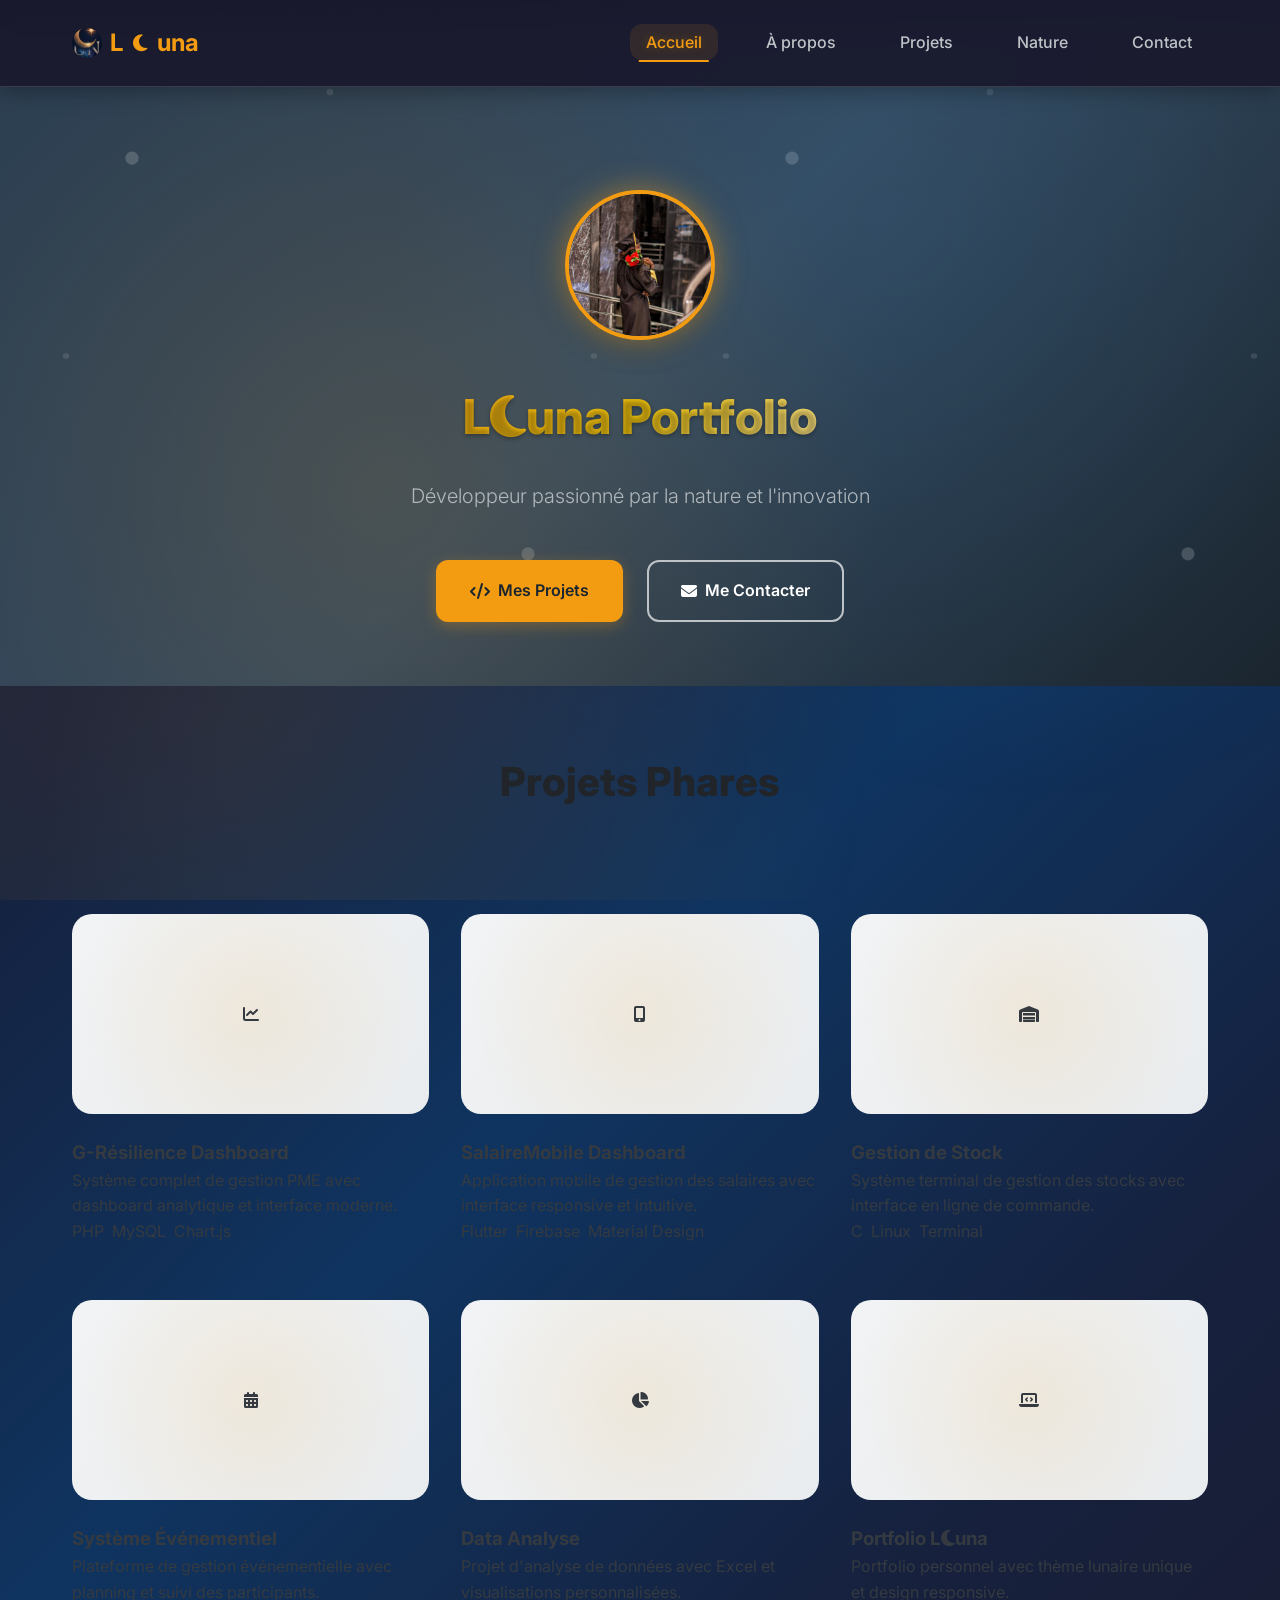
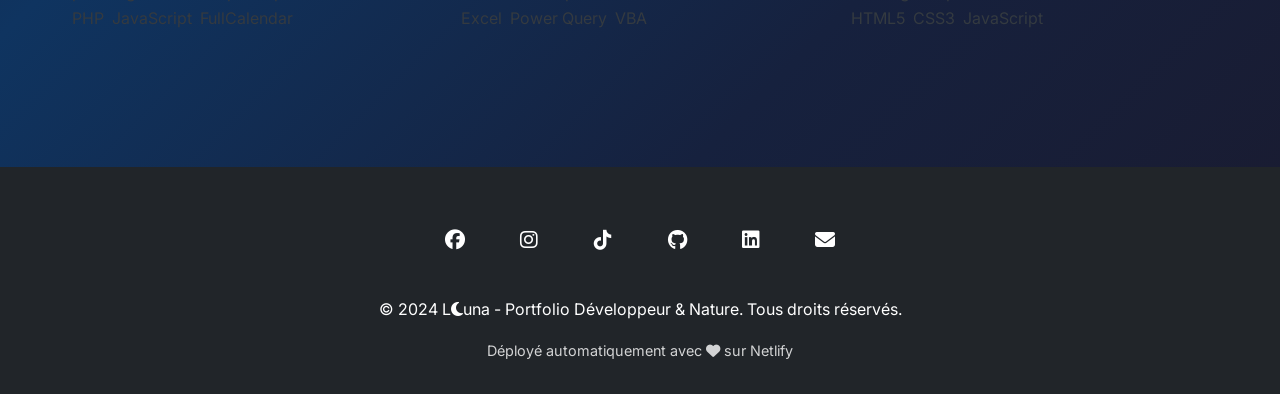
==== index.html @ 152c476b "Add complete static HTML files and assets for Netlify deployment" ====
<!DOCTYPE html>
<html lang="fr">
<head>
    <meta charset="UTF-8">
    <meta name="viewport" content="width=device-width, initial-scale=1.0">
    <title>L<i class="fas fa-moon"></i>una - Portfolio Développeur</title>
    <meta name="description" content="Portfolio L<i class="fas fa-moon"></i>una - Développeur passionné par la nature et l'innovation">
    <meta name="keywords" content="portfolio, développeur, PHP, MySQL, web design, nature">
    <meta name="author" content="L<i class="fas fa-moon"></i>una">
    
    <!-- Open Graph -->
    <meta property="og:title" content="L<i class="fas fa-moon"></i>una - Portfolio">
    <meta property="og:description" content="Portfolio personnel avec thème lunaire unique">
    <meta property="og:type" content="website">
    <meta property="og:url" content="https://ton-nom.netlify.app">
    
    <!-- Favicon -->
    <link rel="icon" type="image/x-icon" href="assets/images/icon.jpeg">
    
    <!-- Fonts et Icons -->
    <link rel="stylesheet" href="https://cdnjs.cloudflare.com/ajax/libs/font-awesome/6.4.0/css/all.min.css">
    <link href="https://fonts.googleapis.com/css2?family=Inter:wght@300;400;500;600;700;800&display=swap" rel="stylesheet">
    
    <!-- Styles -->
    <link rel="stylesheet" href="assets/css/portfolio.css">
    
    <!-- Analytics -->
    <script async src="https://www.googletagmanager.com/gtag/js?id=GA_MEASUREMENT_ID"></script>
    <script>
        window.dataLayer = window.dataLayer || [];
        function gtag(){dataLayer.push(arguments);}
        gtag('js', new Date());
        gtag('config', 'GA_MEASUREMENT_ID');
    </script>
</head>
<body>
    <!-- Navigation -->
    <nav class="navbar" id="navbar">
        <div class="nav-container">
            <a href="index.html" class="nav-brand">
                <img src="assets/images/icon.jpeg" alt="L Icon" style="width: 30px; height: 30px; border-radius: 50%; object-fit: cover;">
                L<i class="fas fa-moon" style="font-size: 1.2rem; margin: 0 2px; color: var(--moon-gold);"></i>una
            </a>
            <button class="nav-toggle" id="navToggle">
                <i class="fas fa-bars"></i>
            </button>
            <ul class="nav-menu" id="navMenu">
                <li><a href="index.html" class="nav-link active">Accueil</a></li>
                <li><a href="about.html" class="nav-link">À propos</a></li>
                <li><a href="projects.html" class="nav-link">Projets</a></li>
                <li><a href="nature.html" class="nav-link">Nature</a></li>
                <li><a href="contact.html" class="nav-link">Contact</a></li>
            </ul>
        </div>
    </nav>

    <!-- Hero Section -->
    <section class="hero">
        <div class="hero-content">
            <img src="assets/images/collation.jpeg" alt="Photo de profil L" class="hero-avatar">
            <h1>L<i class="fas fa-moon"></i>una Portfolio</h1>
            <p class="hero-tagline">Développeur passionné par la nature et l'innovation</p>
            <div class="hero-cta">
                <a href="projects.html" class="btn btn-primary">
                    <i class="fas fa-code"></i>
                    Mes Projets
                </a>
                <a href="contact.html" class="btn btn-secondary">
                    <i class="fas fa-envelope"></i>
                    Me Contacter
                </a>
            </div>
        </div>
    </section>

    <!-- Featured Projects -->
    <section class="section" id="projects">
        <div class="container">
            <h2 class="section-title fade-in-up">Projets Phares</h2>
            <p class="section-subtitle fade-in-up">Mes réalisations les plus récentes</p>
            
            <div class="projects-grid fade-in-up">
                <div class="project-card">
                    <div class="project-symbol">
                        <i class="fas fa-chart-line"></i>
                    </div>
                    <div class="project-content">
                        <h3>G-Résilience Dashboard</h3>
                        <p>Système complet de gestion PME avec dashboard analytique et interface moderne.</p>
                        <div class="project-tech">
                            <span class="tech-tag">PHP</span>
                            <span class="tech-tag">MySQL</span>
                            <span class="tech-tag">Chart.js</span>
                        </div>
                    </div>
                </div>
                
                <div class="project-card">
                    <div class="project-symbol">
                        <i class="fas fa-mobile-alt"></i>
                    </div>
                    <div class="project-content">
                        <h3>SalaireMobile Dashboard</h3>
                        <p>Application mobile de gestion des salaires avec interface responsive et intuitive.</p>
                        <div class="project-tech">
                            <span class="tech-tag">Flutter</span>
                            <span class="tech-tag">Firebase</span>
                            <span class="tech-tag">Material Design</span>
                        </div>
                    </div>
                </div>
                
                <div class="project-card">
                    <div class="project-symbol">
                        <i class="fas fa-warehouse"></i>
                    </div>
                    <div class="project-content">
                        <h3>Gestion de Stock</h3>
                        <p>Système terminal de gestion des stocks avec interface en ligne de commande.</p>
                        <div class="project-tech">
                            <span class="tech-tag">C</span>
                            <span class="tech-tag">Linux</span>
                            <span class="tech-tag">Terminal</span>
                        </div>
                    </div>
                </div>
                
                <div class="project-card">
                    <div class="project-symbol">
                        <i class="fas fa-calendar-alt"></i>
                    </div>
                    <div class="project-content">
                        <h3>Système Événementiel</h3>
                        <p>Plateforme de gestion événementielle avec planning et suivi des participants.</p>
                        <div class="project-tech">
                            <span class="tech-tag">PHP</span>
                            <span class="tech-tag">JavaScript</span>
                            <span class="tech-tag">FullCalendar</span>
                        </div>
                    </div>
                </div>
                
                <div class="project-card">
                    <div class="project-symbol">
                        <i class="fas fa-chart-pie"></i>
                    </div>
                    <div class="project-content">
                        <h3>Data Analyse</h3>
                        <p>Projet d'analyse de données avec Excel et visualisations personnalisées.</p>
                        <div class="project-tech">
                            <span class="tech-tag">Excel</span>
                            <span class="tech-tag">Power Query</span>
                            <span class="tech-tag">VBA</span>
                        </div>
                    </div>
                </div>
                
                <div class="project-card">
                    <div class="project-symbol">
                        <i class="fas fa-laptop-code"></i>
                    </div>
                    <div class="project-content">
                        <h3>Portfolio L<i class="fas fa-moon"></i>una</h3>
                        <p>Portfolio personnel avec thème lunaire unique et design responsive.</p>
                        <div class="project-tech">
                            <span class="tech-tag">HTML5</span>
                            <span class="tech-tag">CSS3</span>
                            <span class="tech-tag">JavaScript</span>
                        </div>
                    </div>
                </div>
            </div>
        </div>
    </section>

    <!-- Footer -->
    <footer class="footer">
        <div class="footer-content">
            <div class="social-links">
                <a href="https://www.facebook.com/share/1UqC4YAKZL/?mibextid=wwXIfr" class="social-link" target="_blank">
                    <i class="fab fa-facebook"></i>
                </a>
                <a href="https://www.instagram.com/mangomaange?igsh=NHo4NnZhNzYxZGMz&utm_source=qr" class="social-link" target="_blank">
                    <i class="fab fa-instagram"></i>
                </a>
                <a href="https://www.tiktok.com/@angemangomaa" class="social-link" target="_blank">
                    <i class="fab fa-tiktok"></i>
                </a>
                <a href="https://github.com" class="social-link" target="_blank">
                    <i class="fab fa-github"></i>
                </a>
                <a href="https://linkedin.com" class="social-link" target="_blank">
                    <i class="fab fa-linkedin"></i>
                </a>
                <a href="mailto:lunangedange@gmail.com" class="social-link">
                    <i class="fas fa-envelope"></i>
                </a>
            </div>
            <p>&copy; 2024 L<i class="fas fa-moon"></i>una - Portfolio Développeur & Nature. Tous droits réservés.</p>
            <p style="margin-top: var(--spacing-sm); opacity: 0.8; font-size: 0.9rem;">
                Déployé automatiquement avec <i class="fas fa-heart" style="color: var(--accent-red);"></i> sur Netlify
            </p>
        </div>
    </footer>

    <script src="assets/js/main.js"></script>
</body>
</html>
---- assets/css/portfolio.css ----
/**
 * Portfolio Professionnel - Style Moderne & Nature
 * Design propre, moderne, lisible avec touches de nature
 */

/* Variables CSS - Thème Lunaire */
:root {
    /* Couleurs principales - Lunaire */
    --primary-moon: #2c3e50;
    --primary-moon-light: #34495e;
    --primary-moon-dark: #1a252f;
    --moon-silver: #bdc3c7;
    --moon-gold: #f39c12;
    --moon-blue: #3498db;
    --moon-purple: #9b59b6;
    
    /* Couleurs neutres */
    --white: #ffffff;
    --gray-50: #f8f9fa;
    --gray-100: #f1f3f4;
    --gray-200: #e9ecef;
    --gray-300: #dee2e6;
    --gray-400: #ced4da;
    --gray-500: #adb5bd;
    --gray-600: #6c757d;
    --gray-700: #495057;
    --gray-800: #343a40;
    --gray-900: #212529;
    
    /* Couleurs accent lunaires */
    --accent-silver: #95a5a6;
    --accent-gold: #f1c40f;
    --accent-blue: #2980b9;
    --accent-purple: #8e44ad;
    
    /* Typographie */
    --font-primary: 'Inter', -apple-system, BlinkMacSystemFont, 'Segoe UI', Roboto, sans-serif;
    --font-heading: 'Inter', sans-serif;
    
    /* Espacements */
    --spacing-xs: 0.5rem;
    --spacing-sm: 1rem;
    --spacing-md: 1.5rem;
    --spacing-lg: 2rem;
    --spacing-xl: 3rem;
    --spacing-2xl: 4rem;
    
    /* Ombres */
    --shadow-sm: 0 1px 2px 0 rgba(0, 0, 0, 0.05);
    --shadow-md: 0 4px 6px -1px rgba(0, 0, 0, 0.1);
    --shadow-lg: 0 10px 15px -3px rgba(0, 0, 0, 0.1);
    --shadow-xl: 0 20px 25px -5px rgba(0, 0, 0, 0.1);
    
    /* Bordures */
    --border-radius: 12px;
    --border-radius-lg: 20px;
}

/* Reset et base */
* {
    margin: 0;
    padding: 0;
    box-sizing: border-box;
}

html {
    scroll-behavior: smooth;
}

body {
    font-family: var(--font-primary);
    font-size: 16px;
    line-height: 1.6;
    color: var(--gray-800);
    background: linear-gradient(135deg, #1a1a2e 0%, #16213e 25%, #0f3460 50%, #16213e 75%, #1a1a2e 100%);
    min-height: 100vh;
    position: relative;
}

body::before {
    content: '';
    position: fixed;
    top: 0;
    left: 0;
    right: 0;
    bottom: 0;
    background: 
        radial-gradient(circle at 20% 80%, rgba(243, 156, 18, 0.1) 0%, transparent 50%),
        radial-gradient(circle at 80% 20%, rgba(52, 152, 219, 0.1) 0%, transparent 50%),
        radial-gradient(circle at 40% 40%, rgba(155, 89, 182, 0.05) 0%, transparent 50%);
    pointer-events: none;
    z-index: 1;
}

body > * {
    position: relative;
    z-index: 2;
}

/* Navigation */
.navbar {
    background: rgba(26, 26, 46, 0.95);
    backdrop-filter: blur(15px);
    border-bottom: 1px solid rgba(189, 195, 199, 0.2);
    position: fixed;
    top: 0;
    left: 0;
    right: 0;
    z-index: 1000;
    padding: var(--spacing-md) 0;
    transition: all 0.3s ease;
    box-shadow: 0 4px 20px rgba(0, 0, 0, 0.3);
}

.navbar.scrolled {
    box-shadow: 0 8px 30px rgba(0, 0, 0, 0.4);
    background: rgba(26, 26, 46, 0.98);
}

.nav-container {
    max-width: 1200px;
    margin: 0 auto;
    padding: 0 var(--spacing-lg);
    display: flex;
    justify-content: space-between;
    align-items: center;
}

.nav-brand {
    font-size: 1.5rem;
    font-weight: 700;
    color: var(--moon-gold);
    text-decoration: none;
    display: flex;
    align-items: center;
    gap: var(--spacing-xs);
    transition: all 0.3s ease;
}

.nav-brand:hover {
    color: var(--accent-gold);
    transform: translateY(-1px);
    text-shadow: 0 0 20px rgba(243, 156, 18, 0.5);
}

.nav-brand i {
    font-size: 1.8rem;
}

.nav-menu {
    display: flex;
    list-style: none;
    gap: var(--spacing-lg);
}

.nav-link {
    color: var(--moon-silver);
    text-decoration: none;
    font-weight: 500;
    padding: var(--spacing-xs) var(--spacing-sm);
    border-radius: var(--border-radius);
    transition: all 0.3s ease;
    position: relative;
}

.nav-link:hover,
.nav-link.active {
    color: var(--moon-gold);
    background: rgba(243, 156, 18, 0.1);
    text-shadow: 0 0 10px rgba(243, 156, 18, 0.3);
}

.nav-link::after {
    content: '';
    position: absolute;
    bottom: -2px;
    left: 50%;
    transform: translateX(-50%);
    width: 0;
    height: 2px;
    background: var(--moon-gold);
    transition: width 0.3s ease;
}

.nav-link:hover::after,
.nav-link.active::after {
    width: 80%;
}

/* Menu mobile */
.nav-toggle {
    display: none;
    background: none;
    border: none;
    font-size: 1.5rem;
    color: var(--moon-gold);
    cursor: pointer;
}

/* Hero Section */
.hero {
    padding: calc(100px + var(--spacing-2xl)) 0 var(--spacing-2xl);
    text-align: center;
    background: linear-gradient(135deg, var(--primary-moon) 0%, var(--primary-moon-light) 50%, var(--primary-moon-dark) 100%);
    color: var(--white);
    position: relative;
    overflow: hidden;
}

.hero::before {
    content: '';
    position: absolute;
    top: 0;
    left: 0;
    right: 0;
    bottom: 0;
    background: 
        radial-gradient(circle at 30% 70%, rgba(243, 156, 18, 0.2) 0%, transparent 50%),
        radial-gradient(circle at 70% 30%, rgba(52, 152, 219, 0.15) 0%, transparent 50%),
        url('data:image/svg+xml,<svg xmlns="http://www.w3.org/2000/svg" viewBox="0 0 100 100"><defs><pattern id="stars" width="100" height="100" patternUnits="userSpaceOnUse"><circle cx="20" cy="20" r="1" fill="rgba(255,255,255,0.3)"/><circle cx="80" cy="80" r="1" fill="rgba(255,255,255,0.3)"/><circle cx="50" cy="10" r="0.5" fill="rgba(255,255,255,0.2)"/><circle cx="10" cy="50" r="0.5" fill="rgba(255,255,255,0.2)"/><circle cx="90" cy="50" r="0.5" fill="rgba(255,255,255,0.2)"/></pattern></defs><rect width="100" height="100" fill="url(%23stars)"/></svg>');
    opacity: 0.6;
}

.hero-content {
    max-width: 800px;
    margin: 0 auto;
    padding: 0 var(--spacing-lg);
    position: relative;
    z-index: 1;
}

.hero-avatar {
    width: 150px;
    height: 150px;
    border-radius: 50%;
    border: 4px solid var(--moon-gold);
    box-shadow: 0 0 30px rgba(243, 156, 18, 0.5), var(--shadow-xl);
    margin-bottom: var(--spacing-lg);
    object-fit: cover;
    transition: all 0.3s ease;
}

.hero-avatar:hover {
    transform: scale(1.05);
    box-shadow: 0 0 40px rgba(243, 156, 18, 0.7);
}

.hero h1 {
    font-size: 3rem;
    font-weight: 800;
    margin-bottom: var(--spacing-md);
    text-shadow: 0 2px 4px rgba(0, 0, 0, 0.3);
    background: linear-gradient(135deg, var(--moon-gold) 0%, var(--accent-gold) 50%, var(--white) 100%);
    -webkit-background-clip: text;
    -webkit-text-fill-color: transparent;
    background-clip: text;
}

.hero-tagline {
    font-size: 1.25rem;
    margin-bottom: var(--spacing-xl);
    opacity: 0.9;
    font-weight: 300;
    color: var(--moon-silver);
}

.hero-cta {
    display: inline-flex;
    gap: var(--spacing-md);
    flex-wrap: wrap;
    justify-content: center;
}

.btn {
    padding: var(--spacing-sm) var(--spacing-lg);
    border-radius: var(--border-radius);
    text-decoration: none;
    font-weight: 600;
    transition: all 0.3s ease;
    display: inline-flex;
    align-items: center;
    gap: var(--spacing-xs);
    border: 2px solid transparent;
}

.btn-primary {
    background: var(--moon-gold);
    color: var(--primary-moon-dark);
    box-shadow: 0 4px 15px rgba(243, 156, 18, 0.3);
}

.btn-primary:hover {
    transform: translateY(-2px);
    box-shadow: 0 8px 25px rgba(243, 156, 18, 0.4);
    background: var(--accent-gold);
}

.btn-secondary {
    background: transparent;
    color: var(--white);
    border-color: var(--moon-silver);
}

.btn-secondary:hover {
    background: var(--moon-silver);
    color: var(--primary-moon-dark);
    transform: translateY(-2px);
}

/* Sections */
.section {
    padding: var(--spacing-2xl) 0;
}

.section-title {
    text-align: center;
    font-size: 2.5rem;
    font-weight: 800;
    color: var(--gray-900);
    margin-bottom: var(--spacing-md);
    position: relative;
}

.section-subtitle {
    text-align: center;
    font-size: 1.1rem;
    color: var(--gray-600);
    margin-bottom: var(--spacing-xl);
    max-width: 600px;
    margin-left: auto;
    margin-right: auto;
}

.container {
    max-width: 1200px;
    margin: 0 auto;
    padding: 0 var(--spacing-lg);
}

/* Cards */
.card {
    background: var(--white);
    border-radius: var(--border-radius-lg);
    padding: var(--spacing-lg);
    box-shadow: var(--shadow-md);
    transition: all 0.3s ease;
    border: 1px solid var(--gray-200);
}

.card:hover {
    transform: translateY(-4px);
    box-shadow: var(--shadow-xl);
    border-color: var(--primary-green-light);
}

/* Projects Grid */
.projects-grid {
    display: grid;
    grid-template-columns: repeat(auto-fit, minmax(350px, 1fr));
    gap: var(--spacing-lg);
    margin-bottom: var(--spacing-xl);
}

.project-card {
    position: relative;
    overflow: hidden;
}

.project-image {
    width: 100%;
    height: 200px;
    object-fit: cover;
    border-radius: var(--border-radius);
    margin-bottom: var(--spacing-md);
}

.project-title {
    font-size: 1.5rem;
    font-weight: 700;
    color: var(--gray-900);
    margin-bottom: var(--spacing-sm);
}

.project-description {
    color: var(--gray-600);
    margin-bottom: var(--spacing-md);
    line-height: 1.6;
}

.project-tech {
    display: flex;
    flex-wrap: wrap;
    gap: var(--spacing-xs);
    margin-bottom: var(--spacing-md);
}

.tech-badge {
    background: var(--gray-100);
    color: var(--gray-700);
    padding: 0.25rem 0.75rem;
    border-radius: 20px;
    font-size: 0.875rem;
    font-weight: 500;
}

.project-links {
    display: flex;
    gap: var(--spacing-sm);
}

.project-link {
    color: var(--primary-green);
    text-decoration: none;
    font-weight: 500;
    display: inline-flex;
    align-items: center;
    gap: var(--spacing-xs);
    transition: all 0.3s ease;
}

.project-link:hover {
    color: var(--primary-green-dark);
    transform: translateX(2px);
}

/* Nature Gallery */
.nature-grid {
    display: grid;
    grid-template-columns: repeat(auto-fit, minmax(300px, 1fr));
    gap: var(--spacing-lg);
}

.nature-card {
    position: relative;
    overflow: hidden;
    border-radius: var(--border-radius-lg);
    box-shadow: var(--shadow-md);
    transition: all 0.3s ease;
}

.nature-image {
    width: 100%;
    height: 250px;
    object-fit: cover;
    transition: transform 0.3s ease;
}

.nature-card:hover .nature-image {
    transform: scale(1.05);
}

.nature-overlay {
    position: absolute;
    bottom: 0;
    left: 0;
    right: 0;
    background: linear-gradient(to top, rgba(0,0,0,0.8), transparent);
    color: var(--white);
    padding: var(--spacing-lg);
}

.nature-title {
    font-size: 1.25rem;
    font-weight: 700;
    margin-bottom: var(--spacing-xs);
}

.nature-quote {
    font-style: italic;
    opacity: 0.9;
    font-size: 0.9rem;
}

/* About Section */
.about-content {
    display: grid;
    grid-template-columns: 1fr 1fr;
    gap: var(--spacing-xl);
    align-items: center;
}

.about-text {
    font-size: 1.1rem;
    line-height: 1.8;
    color: var(--gray-700);
}

.about-image {
    width: 100%;
    border-radius: var(--border-radius-lg);
    box-shadow: var(--shadow-xl);
}

/* Skills */
.skills-grid {
    display: grid;
    grid-template-columns: repeat(auto-fit, minmax(250px, 1fr));
    gap: var(--spacing-lg);
}

.skill-item {
    text-align: center;
}

.skill-icon {
    font-size: 3rem;
    color: var(--primary-green);
    margin-bottom: var(--spacing-sm);
}

.skill-name {
    font-weight: 700;
    color: var(--gray-900);
    margin-bottom: var(--spacing-xs);
}

.skill-level {
    background: var(--gray-200);
    height: 8px;
    border-radius: 4px;
    overflow: hidden;
    margin-bottom: var(--spacing-xs);
}

.skill-progress {
    height: 100%;
    background: linear-gradient(90deg, var(--primary-green), var(--primary-green-light));
    transition: width 1s ease;
}

.skill-percentage {
    font-size: 0.875rem;
    color: var(--gray-600);
    font-weight: 500;
}

/* Contact Section */
.contact-form {
    max-width: 600px;
    margin: 0 auto;
}

.form-group {
    margin-bottom: var(--spacing-md);
}

.form-label {
    display: block;
    font-weight: 600;
    color: var(--gray-700);
    margin-bottom: var(--spacing-xs);
}

.form-control {
    width: 100%;
    padding: var(--spacing-sm);
    border: 2px solid var(--gray-300);
    border-radius: var(--border-radius);
    font-size: 1rem;
    transition: all 0.3s ease;
    background: var(--white);
}

.form-control:focus {
    outline: none;
    border-color: var(--primary-green);
    box-shadow: 0 0 0 3px rgba(45, 106, 79, 0.1);
}

textarea.form-control {
    resize: vertical;
    min-height: 120px;
}

/* Footer */
.footer {
    background: var(--gray-900);
    color: var(--white);
    padding: var(--spacing-xl) 0 var(--spacing-lg);
    text-align: center;
}

.footer-content {
    max-width: 1200px;
    margin: 0 auto;
    padding: 0 var(--spacing-lg);
}

.social-links {
    display: flex;
    justify-content: center;
    gap: var(--spacing-md);
    margin-bottom: var(--spacing-lg);
}

.social-link {
    width: 50px;
    height: 50px;
    background: var(--primary-green);
    color: var(--white);
    border-radius: 50%;
    display: flex;
    align-items: center;
    justify-content: center;
    text-decoration: none;
    font-size: 1.25rem;
    transition: all 0.3s ease;
}

.social-link:hover {
    background: var(--primary-green-dark);
    transform: translateY(-2px);
}

/* Responsive */
@media (max-width: 768px) {
    .nav-menu {
        display: none;
        position: absolute;
        top: 100%;
        left: 0;
        right: 0;
        background: var(--white);
        flex-direction: column;
        padding: var(--spacing-md);
        box-shadow: var(--shadow-lg);
    }
    
    .nav-menu.active {
        display: flex;
    }
    
    .nav-toggle {
        display: block;
    }
    
    .hero h1 {
        font-size: 2rem;
    }
    
    .hero-tagline {
        font-size: 1rem;
    }
    
    .about-content {
        grid-template-columns: 1fr;
        gap: var(--spacing-lg);
    }
    
    .projects-grid,
    .nature-grid {
        grid-template-columns: 1fr;
    }
    
    .hero-cta {
        flex-direction: column;
        align-items: center;
    }
    
    .btn {
        width: 100%;
        justify-content: center;
    }
}

/* Animations */
@keyframes fadeInUp {
    from {
        opacity: 0;
        transform: translateY(30px);
    }
    to {
        opacity: 1;
        transform: translateY(0);
    }
}

.fade-in-up {
    animation: fadeInUp 0.6s ease-out;
}

/* Loading states */
.loading {
    opacity: 0.6;
    pointer-events: none;
}

/* Scrollbar */
::-webkit-scrollbar {
    width: 10px;
}

::-webkit-scrollbar-track {
    background: var(--gray-100);
}

::-webkit-scrollbar-thumb {
    background: var(--moon-gold);
    border-radius: 5px;
}

::-webkit-scrollbar-thumb:hover {
    background: var(--accent-gold);
}

/* Timeline Styles */
.timeline {
    max-width: 800px;
    margin: 0 auto;
    position: relative;
}

.timeline::before {
    content: '';
    position: absolute;
    left: 50%;
    top: 0;
    bottom: 0;
    width: 2px;
    background: var(--moon-gold);
    transform: translateX(-50%);
}

.timeline-item {
    position: relative;
    margin-bottom: var(--spacing-xl);
    display: flex;
    align-items: center;
}

.timeline-item:nth-child(odd) {
    flex-direction: row-reverse;
}

.timeline-marker {
    width: 60px;
    height: 60px;
    background: var(--primary-moon);
    border: 3px solid var(--moon-gold);
    border-radius: 50%;
    display: flex;
    align-items: center;
    justify-content: center;
    color: var(--moon-gold);
    font-size: 1.5rem;
    z-index: 2;
    margin: 0 var(--spacing-lg);
    box-shadow: 0 0 20px rgba(243, 156, 18, 0.3);
}

.timeline-content {
    background: var(--white);
    padding: var(--spacing-lg);
    border-radius: var(--border-radius-lg);
    box-shadow: var(--shadow-lg);
    border: 2px solid var(--gray-200);
    flex: 1;
    transition: all 0.3s ease;
}

.timeline-content:hover {
    transform: translateY(-2px);
    box-shadow: var(--shadow-xl);
    border-color: var(--moon-gold);
}

.timeline-content h3 {
    color: var(--primary-moon);
    margin-bottom: var(--spacing-xs);
    font-size: 1.3rem;
}

.timeline-content p {
    color: var(--gray-700);
    line-height: 1.6;
}

/* Skills Category Styles */
.skill-category {
    background: var(--white);
    padding: var(--spacing-lg);
    border-radius: var(--border-radius-lg);
    box-shadow: var(--shadow-md);
    border: 2px solid var(--gray-200);
    transition: all 0.3s ease;
}

.skill-category:hover {
    transform: translateY(-4px);
    box-shadow: var(--shadow-xl);
    border-color: var(--moon-gold);
}

.category-title {
    font-size: 1.4rem;
    font-weight: 700;
    margin-bottom: var(--spacing-lg);
    text-align: center;
    position: relative;
}

.category-title::after {
    content: '';
    position: absolute;
    bottom: -10px;
    left: 50%;
    transform: translateX(-50%);
    width: 50px;
    height: 3px;
    background: var(--moon-gold);
    border-radius: 2px;
}

.skill-item {
    display: flex;
    align-items: center;
    gap: var(--spacing-md);
    margin-bottom: var(--spacing-lg);
    padding: var(--spacing-sm);
    border-radius: var(--border-radius);
    transition: all 0.3s ease;
}

.skill-item:hover {
    background: rgba(243, 156, 18, 0.05);
    transform: translateX(4px);
}

.skill-icon {
    width: 50px;
    height: 50px;
    background: linear-gradient(135deg, var(--moon-gold), var(--accent-gold));
    border-radius: var(--border-radius);
    display: flex;
    align-items: center;
    justify-content: center;
    color: var(--white);
    font-size: 1.25rem;
    flex-shrink: 0;
    box-shadow: 0 4px 15px rgba(243, 156, 18, 0.3);
}

.skill-info {
    flex: 1;
}

.skill-name {
    font-weight: 600;
    color: var(--gray-800);
    margin-bottom: var(--spacing-xs);
    font-size: 1.1rem;
}

.skill-level {
    background: var(--gray-200);
    height: 8px;
    border-radius: 4px;
    overflow: hidden;
    margin-bottom: var(--spacing-xs);
}

.skill-progress {
    height: 100%;
    background: linear-gradient(90deg, var(--moon-gold), var(--accent-gold));
    width: 0%;
    transition: width 1.5s ease;
    border-radius: 4px;
}

.skill-percentage {
    font-size: 0.875rem;
    color: var(--gray-600);
    font-weight: 500;
}

/* Project Symbol Styles */
.project-symbol {
    width: 100%;
    height: 200px;
    display: flex;
    align-items: center;
    justify-content: center;
    background: linear-gradient(135deg, var(--gray-100), var(--gray-200));
    border-radius: var(--border-radius-lg);
    margin-bottom: var(--spacing-md);
    position: relative;
    overflow: hidden;
}

.project-symbol::after {
    content: '';
    position: absolute;
    top: 50%;
    left: 50%;
    transform: translate(-50%, -50%);
    width: 120%;
    height: 120%;
    background: radial-gradient(circle, rgba(243, 156, 18, 0.1) 0%, transparent 70%);
    animation: pulse 3s ease-in-out infinite;
}

.project-symbol i {
    position: relative;
    z-index: 2;
    transition: all 0.3s ease;
}

.project-card:hover .project-symbol i {
    transform: scale(1.1);
    color: var(--accent-gold);
}

/* Responsive Timeline */
@media (max-width: 768px) {
    .timeline::before {
        left: 30px;
    }
    
    .timeline-item {
        flex-direction: row !important;
        margin-left: 60px;
    }
    
    .timeline-marker {
        position: absolute;
        left: -30px;
        margin: 0;
        width: 50px;
        height: 50px;
        font-size: 1.2rem;
    }
    
    .timeline-content {
        padding: var(--spacing-md);
    }
    
    .skills-grid {
        grid-template-columns: 1fr;
    }
}
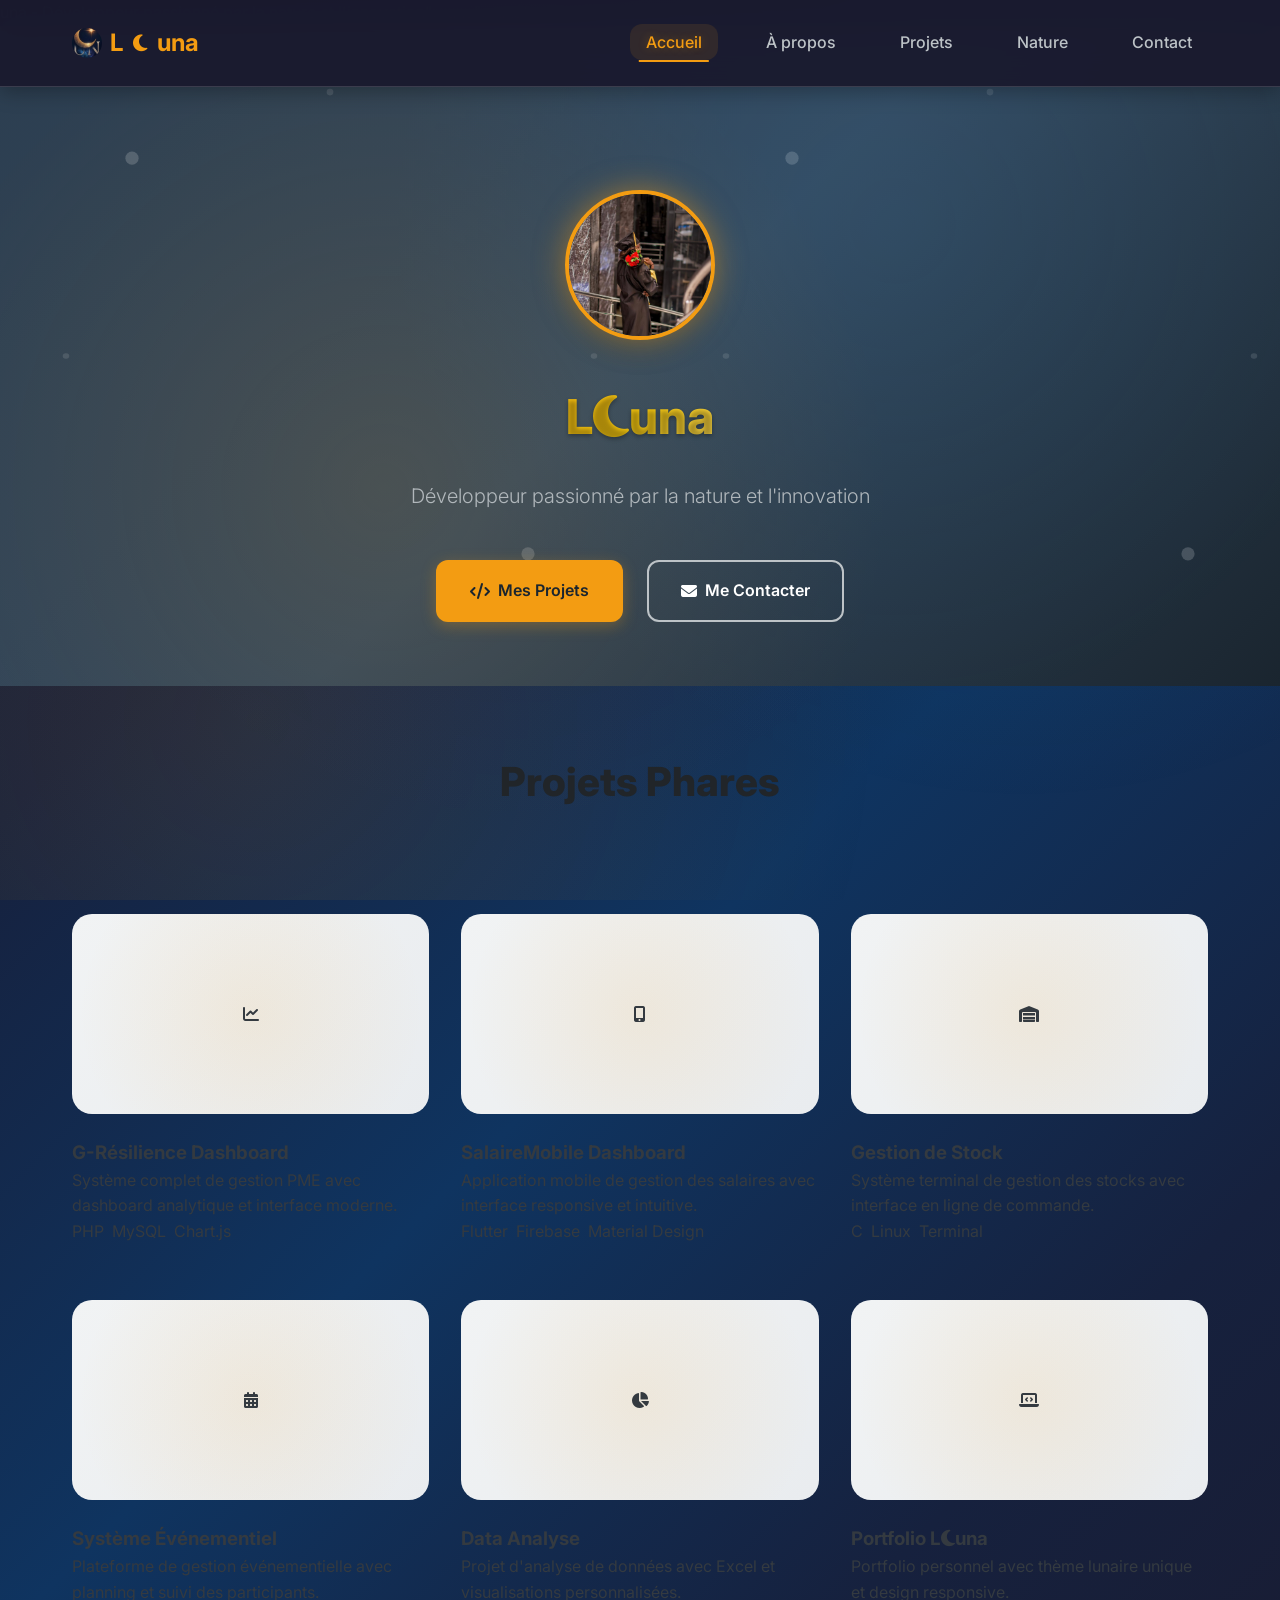
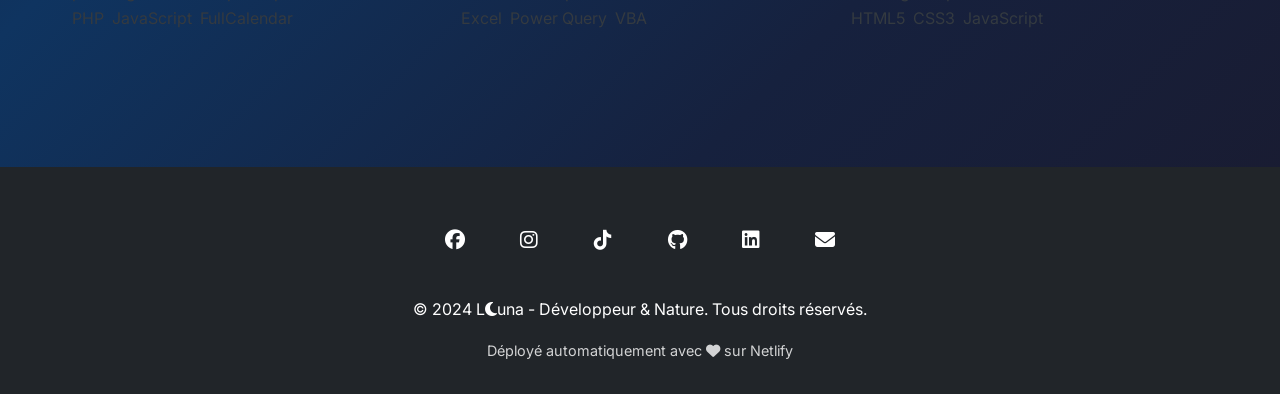
==== commit 71ad9073: "Remove 'Portfolio' from homepage title and hero section" ====
--- a/index.html
+++ b/index.html
@@ -3,14 +3,14 @@
 <head>
     <meta charset="UTF-8">
     <meta name="viewport" content="width=device-width, initial-scale=1.0">
-    <title>L<i class="fas fa-moon"></i>una - Portfolio Développeur</title>
-    <meta name="description" content="Portfolio L<i class="fas fa-moon"></i>una - Développeur passionné par la nature et l'innovation">
-    <meta name="keywords" content="portfolio, développeur, PHP, MySQL, web design, nature">
+    <title>L<i class="fas fa-moon"></i>una - Développeur</title>
+    <meta name="description" content="L<i class="fas fa-moon"></i>una - Développeur passionné par la nature et l'innovation">
+    <meta name="keywords" content="développeur, PHP, MySQL, web design, nature">
     <meta name="author" content="L<i class="fas fa-moon"></i>una">
     
     <!-- Open Graph -->
-    <meta property="og:title" content="L<i class="fas fa-moon"></i>una - Portfolio">
-    <meta property="og:description" content="Portfolio personnel avec thème lunaire unique">
+    <meta property="og:title" content="L<i class="fas fa-moon"></i>una">
+    <meta property="og:description" content="Développeur passionné par la nature et l'innovation">
     <meta property="og:type" content="website">
     <meta property="og:url" content="https://ton-nom.netlify.app">
     
@@ -58,7 +58,7 @@
     <section class="hero">
         <div class="hero-content">
             <img src="assets/images/collation.jpeg" alt="Photo de profil L" class="hero-avatar">
-            <h1>L<i class="fas fa-moon"></i>una Portfolio</h1>
+            <h1>L<i class="fas fa-moon"></i>una</h1>
             <p class="hero-tagline">Développeur passionné par la nature et l'innovation</p>
             <div class="hero-cta">
                 <a href="projects.html" class="btn btn-primary">
@@ -196,7 +196,7 @@
                     <i class="fas fa-envelope"></i>
                 </a>
             </div>
-            <p>&copy; 2024 L<i class="fas fa-moon"></i>una - Portfolio Développeur & Nature. Tous droits réservés.</p>
+            <p>&copy; 2024 L<i class="fas fa-moon"></i>una - Développeur & Nature. Tous droits réservés.</p>
             <p style="margin-top: var(--spacing-sm); opacity: 0.8; font-size: 0.9rem;">
                 Déployé automatiquement avec <i class="fas fa-heart" style="color: var(--accent-red);"></i> sur Netlify
             </p>
